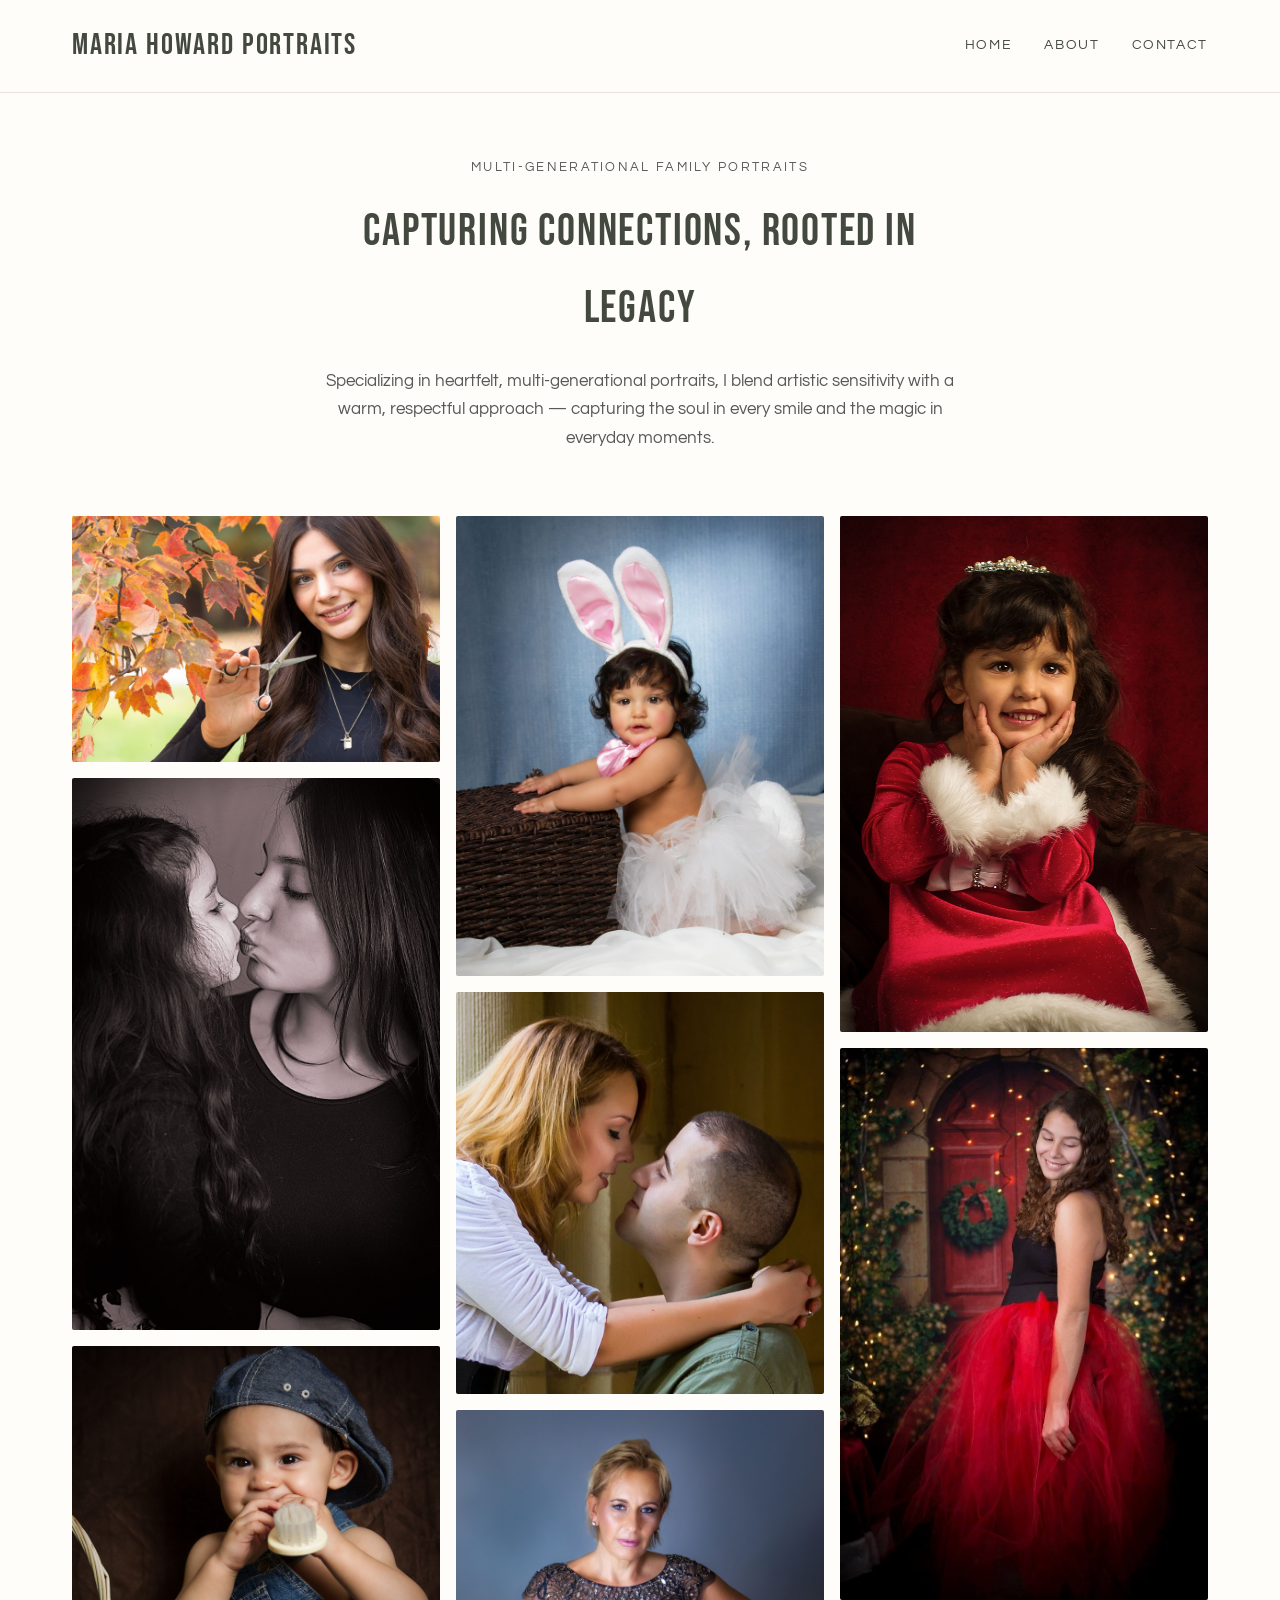
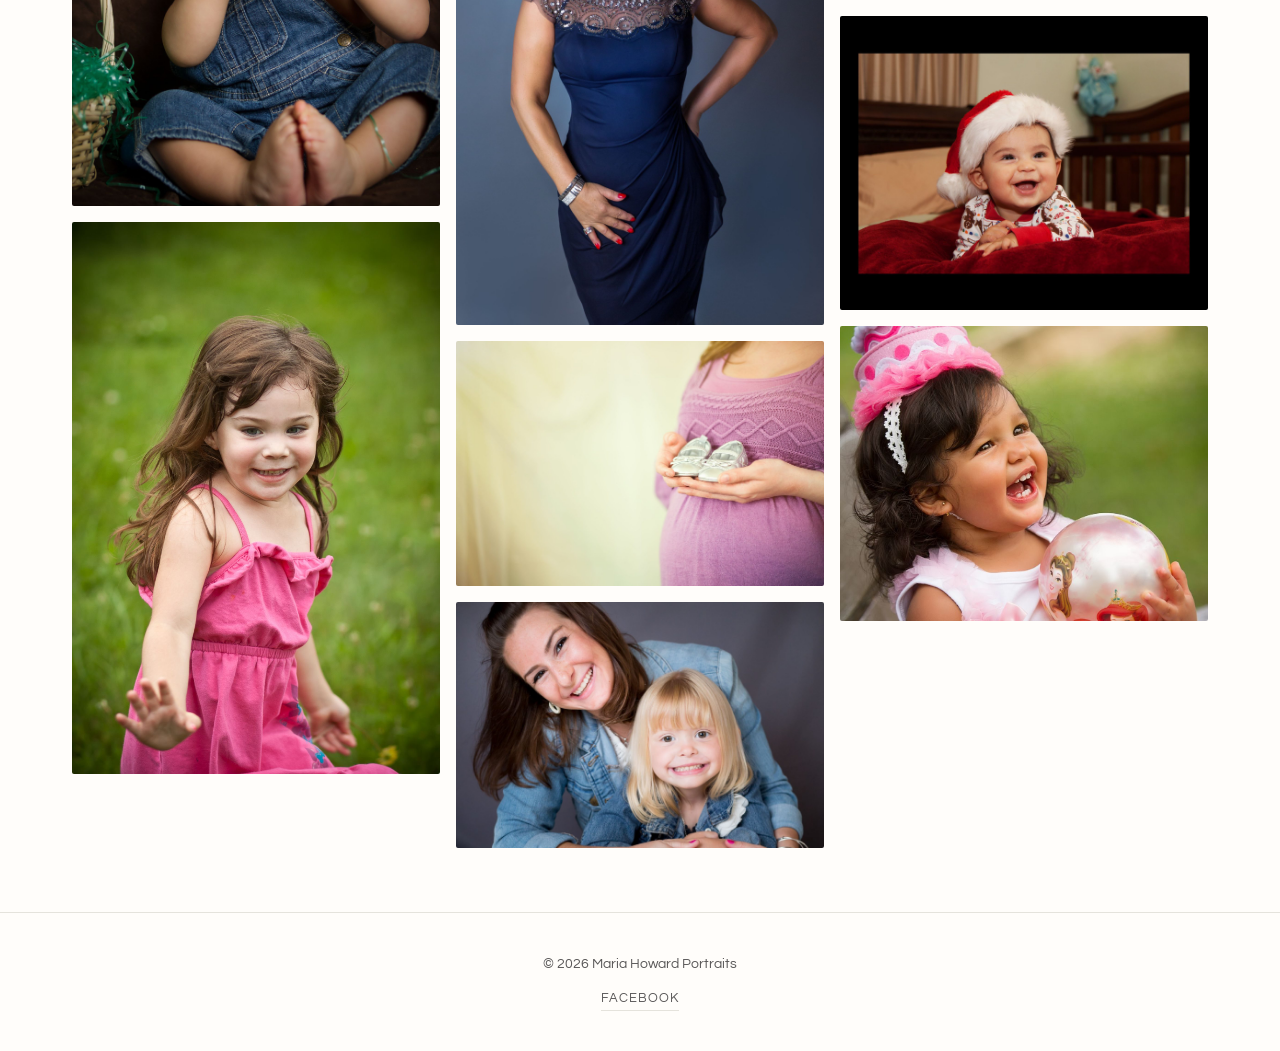
==== index.html @ 14ba0913 "Add files via upload" ====
<!DOCTYPE html>
<html lang="en">
<head>
<meta charset="UTF-8">
<meta name="viewport" content="width=device-width, initial-scale=1.0">
<title>Maria Howard Portraits</title>
<meta name="description" content="Heartfelt, multi-generational family portrait photography by Maria Howard.">
<link rel="preconnect" href="https://fonts.googleapis.com">
<link href="https://fonts.googleapis.com/css2?family=Bebas+Neue&family=Questrial&display=swap" rel="stylesheet">
<link rel="stylesheet" href="style.css">
</head>
<body>

<header class="site-header">
  <div class="wrap">
    <a class="brand" href="index.html">Maria Howard Portraits</a>
    <nav class="main-nav">
      <a href="index.html">Home</a>
      <a href="about.html">About</a>
      <a href="contact.html">Contact</a>
    </nav>
  </div>
</header>

<section class="hero">
  <p class="kicker">Multi-generational family portraits</p>
  <h1>Capturing connections, rooted in legacy</h1>
  <p>Specializing in heartfelt, multi-generational portraits, I blend artistic sensitivity with a warm, respectful approach &mdash; capturing the soul in every smile and the magic in everyday moments.</p>
</section>

<div class="portfolio">
  <img src="portrait-02.jpg" alt="Family portrait by Maria Howard">
  <img src="portrait-04.jpg" alt="Family portrait by Maria Howard">
  <img src="portrait-07.jpg" alt="Family portrait by Maria Howard">
  <img src="portrait-01.jpg" alt="Family portrait by Maria Howard">
  <img src="portrait-11.jpg" alt="Family portrait by Maria Howard">
  <img src="portrait-05.jpg" alt="Family portrait by Maria Howard">
  <img src="portrait-12.jpg" alt="Family portrait by Maria Howard">
  <img src="portrait-08.jpg" alt="Family portrait by Maria Howard">
  <img src="portrait-03.jpg" alt="Family portrait by Maria Howard">
  <img src="portrait-10.jpg" alt="Family portrait by Maria Howard">
  <img src="portrait-06.jpg" alt="Family portrait by Maria Howard">
  <img src="portrait-09.jpg" alt="Family portrait by Maria Howard">
  <img src="portrait-13.jpg" alt="Family portrait by Maria Howard">
</div>

<footer>
  <div class="wrap">
    &copy; <span id="year"></span> Maria Howard Portraits
    <br>
    <a class="social-link" href="https://www.facebook.com/MHowardPhotos" target="_blank" rel="noopener">Facebook</a>
  </div>
</footer>

<script>document.getElementById('year').textContent = new Date().getFullYear();</script>
</body>
</html>
---- style.css ----
:root {
  --bg: #FFFDFA;
  --details: #E5E3DC;
  --headings: #43493F;
  --paragraphs: #5A5858;
  --radius: 2px;
}

* { box-sizing: border-box; }

body {
  margin: 0;
  font-family: 'Questrial', 'Segoe UI', system-ui, sans-serif;
  background: var(--bg);
  color: var(--paragraphs);
  line-height: 1.7;
}

a { color: inherit; text-decoration: none; }

img { max-width: 100%; display: block; }

h1, h2, h3 {
  font-family: 'Bebas Neue', 'Segoe UI', cursive;
  font-weight: 400;
  letter-spacing: 0.04em;
  color: var(--headings);
  text-transform: uppercase;
}

.wrap {
  max-width: 1200px;
  margin: 0 auto;
  padding: 0 2rem;
}

header.site-header {
  border-bottom: 1px solid var(--details);
  position: sticky;
  top: 0;
  background: var(--bg);
  z-index: 10;
}

.site-header .wrap {
  display: flex;
  align-items: center;
  justify-content: space-between;
  padding: 1.25rem 2rem;
  flex-wrap: wrap;
  gap: 1rem;
}

.brand {
  font-family: 'Bebas Neue', cursive;
  font-size: 1.9rem;
  letter-spacing: 0.06em;
  color: var(--headings);
  text-transform: uppercase;
}

nav.main-nav {
  display: flex;
  gap: 2rem;
}

nav.main-nav a {
  font-size: 0.85rem;
  letter-spacing: 0.12em;
  text-transform: uppercase;
  color: var(--headings);
}
nav.main-nav a:hover { color: var(--paragraphs); }

.hero {
  text-align: center;
  padding: 4rem 2rem 3rem;
  max-width: 720px;
  margin: 0 auto;
}

.hero .kicker {
  font-size: 0.8rem;
  letter-spacing: 0.18em;
  text-transform: uppercase;
  color: var(--paragraphs);
  margin: 0 0 1rem;
}

.hero h1 {
  font-size: 2.8rem;
  margin: 0 0 1.25rem;
}

.hero p {
  font-size: 1.05rem;
  margin: 0;
}

.portfolio {
  column-count: 3;
  column-gap: 1rem;
  padding: 1rem 2rem 4rem;
  max-width: 1200px;
  margin: 0 auto;
}

.portfolio img {
  width: 100%;
  margin-bottom: 1rem;
  border-radius: var(--radius);
  break-inside: avoid;
}

.page-title {
  text-align: center;
  padding: 3.5rem 1.5rem 1rem;
}

.page-title h1 { font-size: 2.4rem; margin: 0; }

.about-section {
  max-width: 720px;
  margin: 0 auto;
  padding: 2rem 2rem 4rem;
}

.about-section .portrait-photo {
  border-radius: var(--radius);
  margin-bottom: 2.5rem;
}

.about-section .kicker {
  font-size: 0.8rem;
  letter-spacing: 0.18em;
  text-transform: uppercase;
  text-align: center;
  margin: 0 0 1rem;
}

.about-section h1 {
  text-align: center;
  font-size: 2.2rem;
  margin: 0 0 2rem;
}

.about-section p {
  font-size: 1.05rem;
  margin: 0 0 1.25rem;
}

.about-section .signoff {
  text-align: center;
  margin-top: 2.5rem;
  font-style: italic;
}

.contact-section {
  max-width: 560px;
  margin: 0 auto;
  padding: 2rem 2rem 4rem;
  text-align: center;
}

.contact-section h1 { font-size: 2.2rem; margin: 0 0 1rem; }
.contact-section > p { margin: 0 0 2.5rem; }

.contact-form {
  text-align: left;
  display: flex;
  flex-direction: column;
  gap: 1.25rem;
}

.contact-form label {
  font-size: 0.8rem;
  letter-spacing: 0.1em;
  text-transform: uppercase;
  color: var(--headings);
  margin-bottom: 0.4rem;
  display: block;
}

.contact-form input,
.contact-form textarea {
  width: 100%;
  padding: 0.75rem 0.9rem;
  border: 1px solid var(--details);
  border-radius: var(--radius);
  font-family: 'Questrial', sans-serif;
  font-size: 1rem;
  background: #fff;
  color: var(--paragraphs);
}

.contact-form textarea { min-height: 140px; resize: vertical; }

.contact-form button {
  align-self: center;
  margin-top: 0.5rem;
  padding: 0.9rem 2.5rem;
  background: var(--headings);
  color: #fff;
  border: none;
  border-radius: var(--radius);
  font-family: 'Bebas Neue', cursive;
  font-size: 1.1rem;
  letter-spacing: 0.1em;
  cursor: pointer;
}
.contact-form button:hover { opacity: 0.85; }

.form-note {
  margin-top: 2rem;
  font-size: 0.85rem;
  color: var(--paragraphs);
}

footer {
  border-top: 1px solid var(--details);
  padding: 2.5rem 0;
  text-align: center;
  font-size: 0.85rem;
}

footer .social-link {
  display: inline-block;
  margin-top: 0.75rem;
  letter-spacing: 0.08em;
  text-transform: uppercase;
  font-size: 0.8rem;
  border-bottom: 1px solid var(--details);
}

@media (max-width: 900px) {
  .portfolio { column-count: 2; }
  .hero h1 { font-size: 2.2rem; }
}

@media (max-width: 560px) {
  .portfolio { column-count: 1; }
}
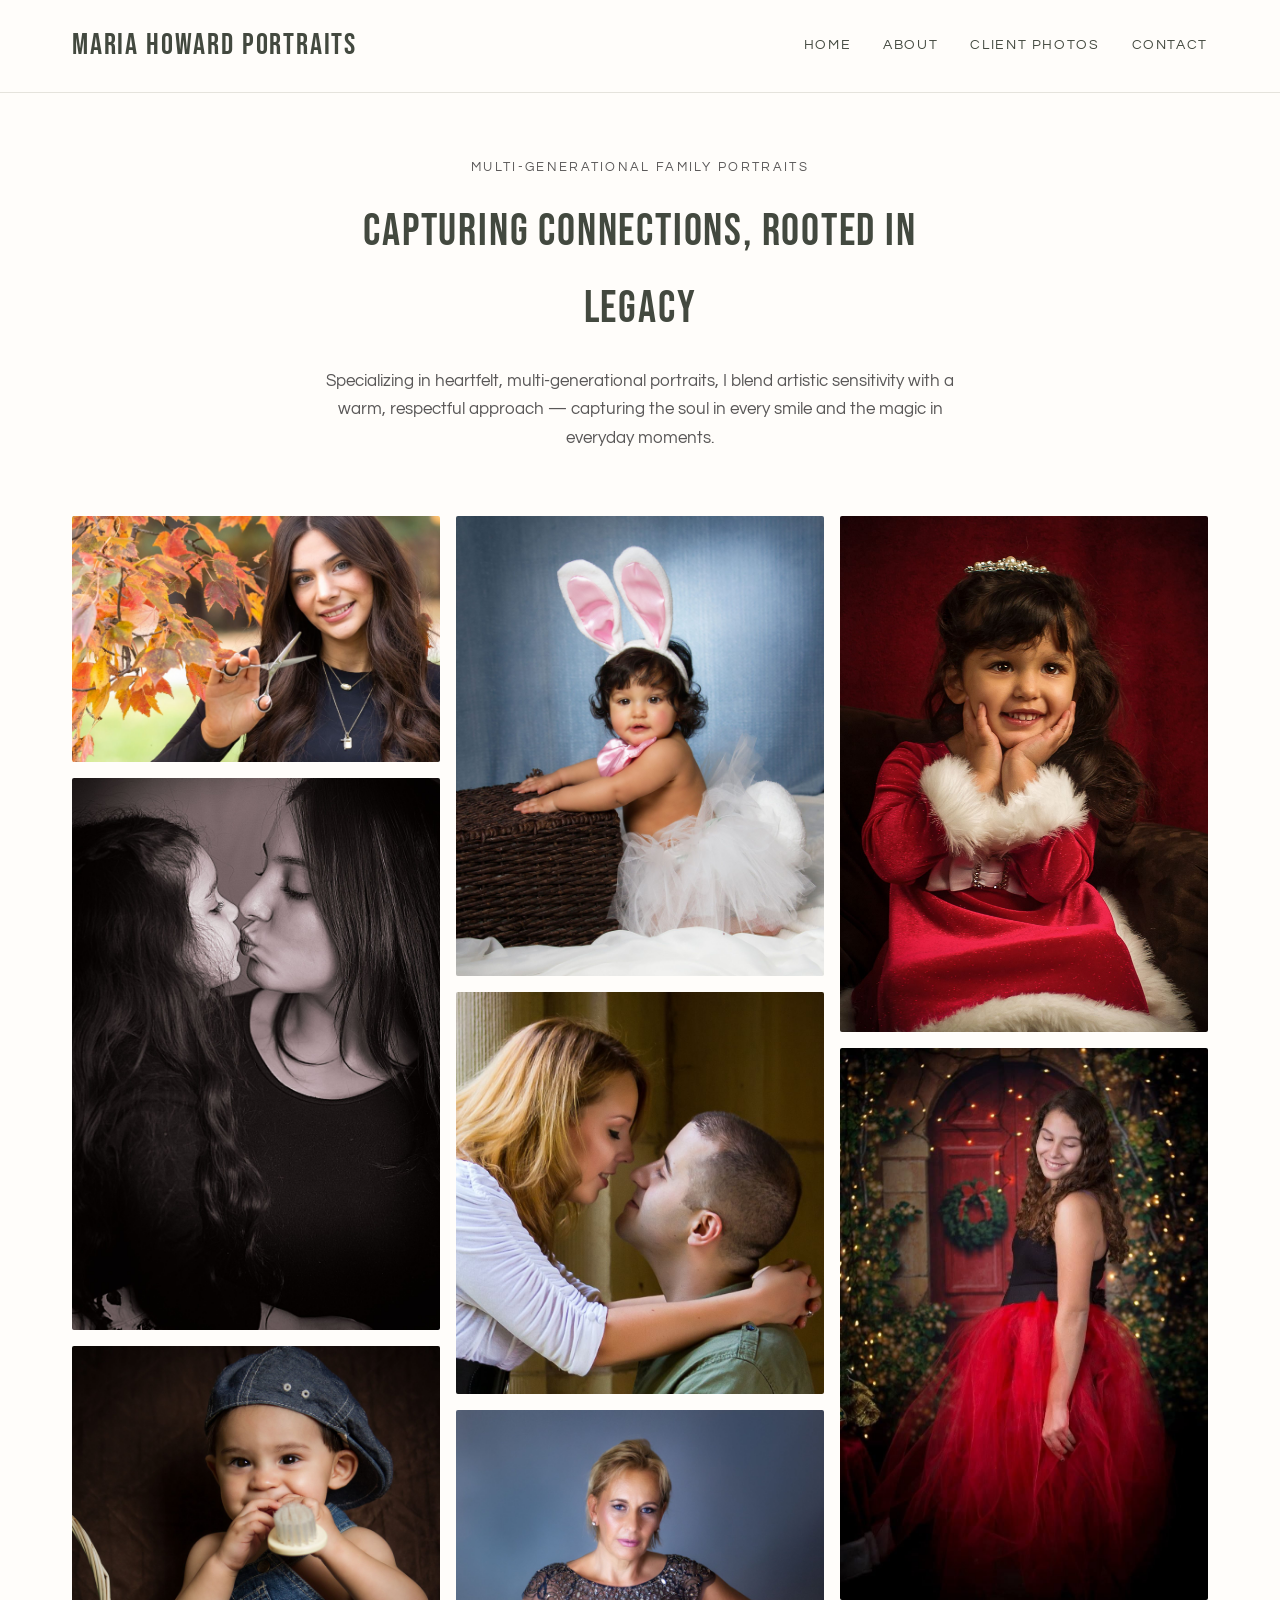
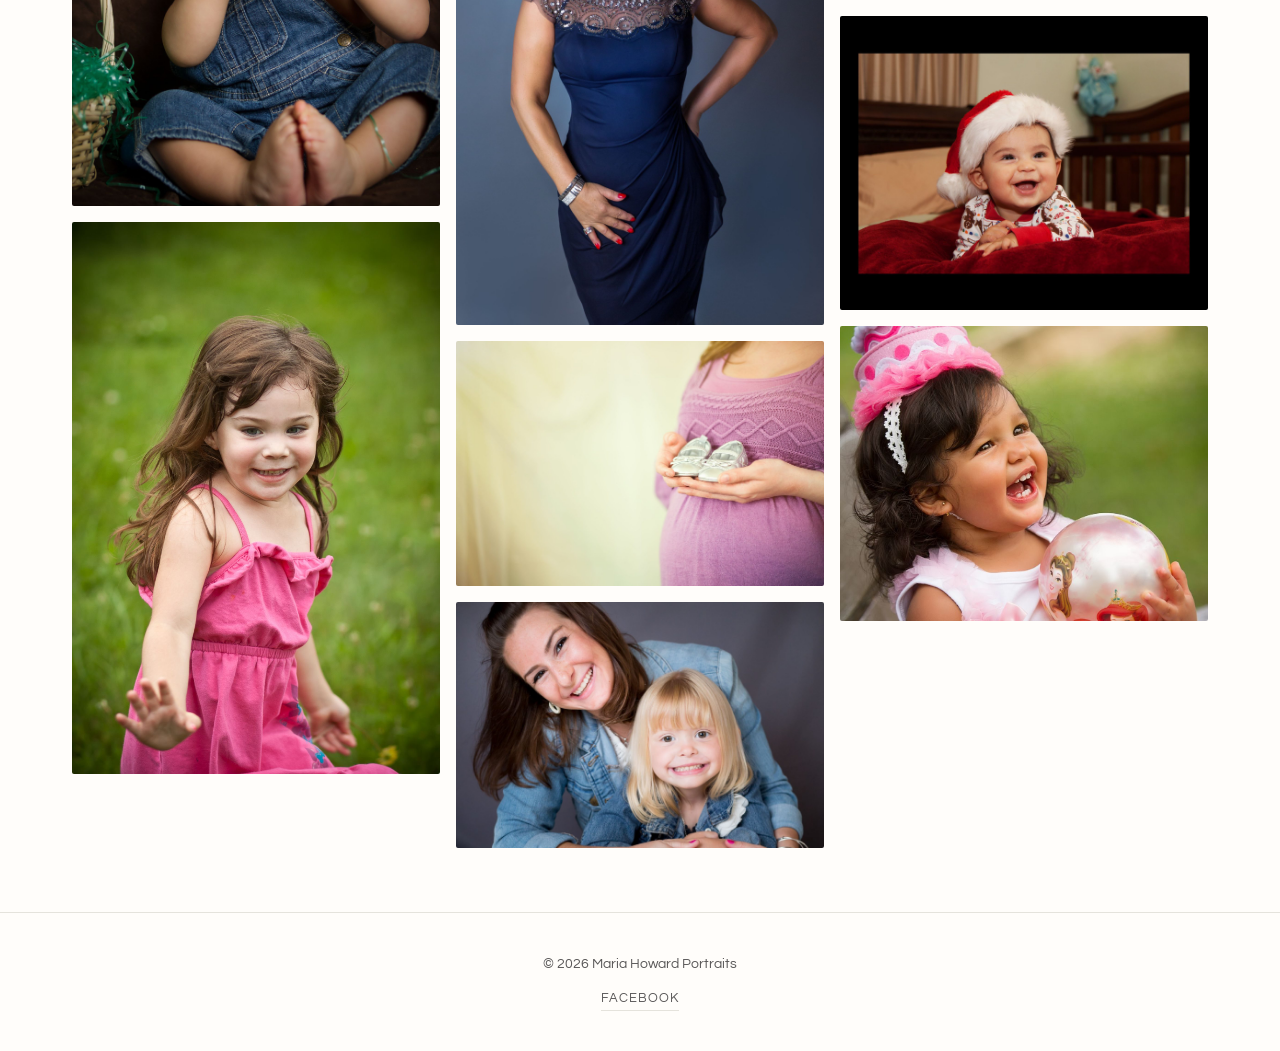
==== commit db45f8d7: "Add files via upload" ====
--- a/index.html
+++ b/index.html
@@ -17,6 +17,7 @@
     <nav class="main-nav">
       <a href="index.html">Home</a>
       <a href="about.html">About</a>
+      <a href="client-photos.html">Client Photos</a>
       <a href="contact.html">Contact</a>
     </nav>
   </div>
@@ -53,5 +54,6 @@
 </footer>
 
 <script>document.getElementById('year').textContent = new Date().getFullYear();</script>
+<!-- Cloudflare Web Analytics --><script type='module' src='https://static.cloudflareinsights.com/beacon.min.js' data-cf-beacon='{"token": "0ad4835ec6ad489babffd68f3d01d178"}'></script><!-- End Cloudflare Web Analytics -->
 </body>
 </html>
